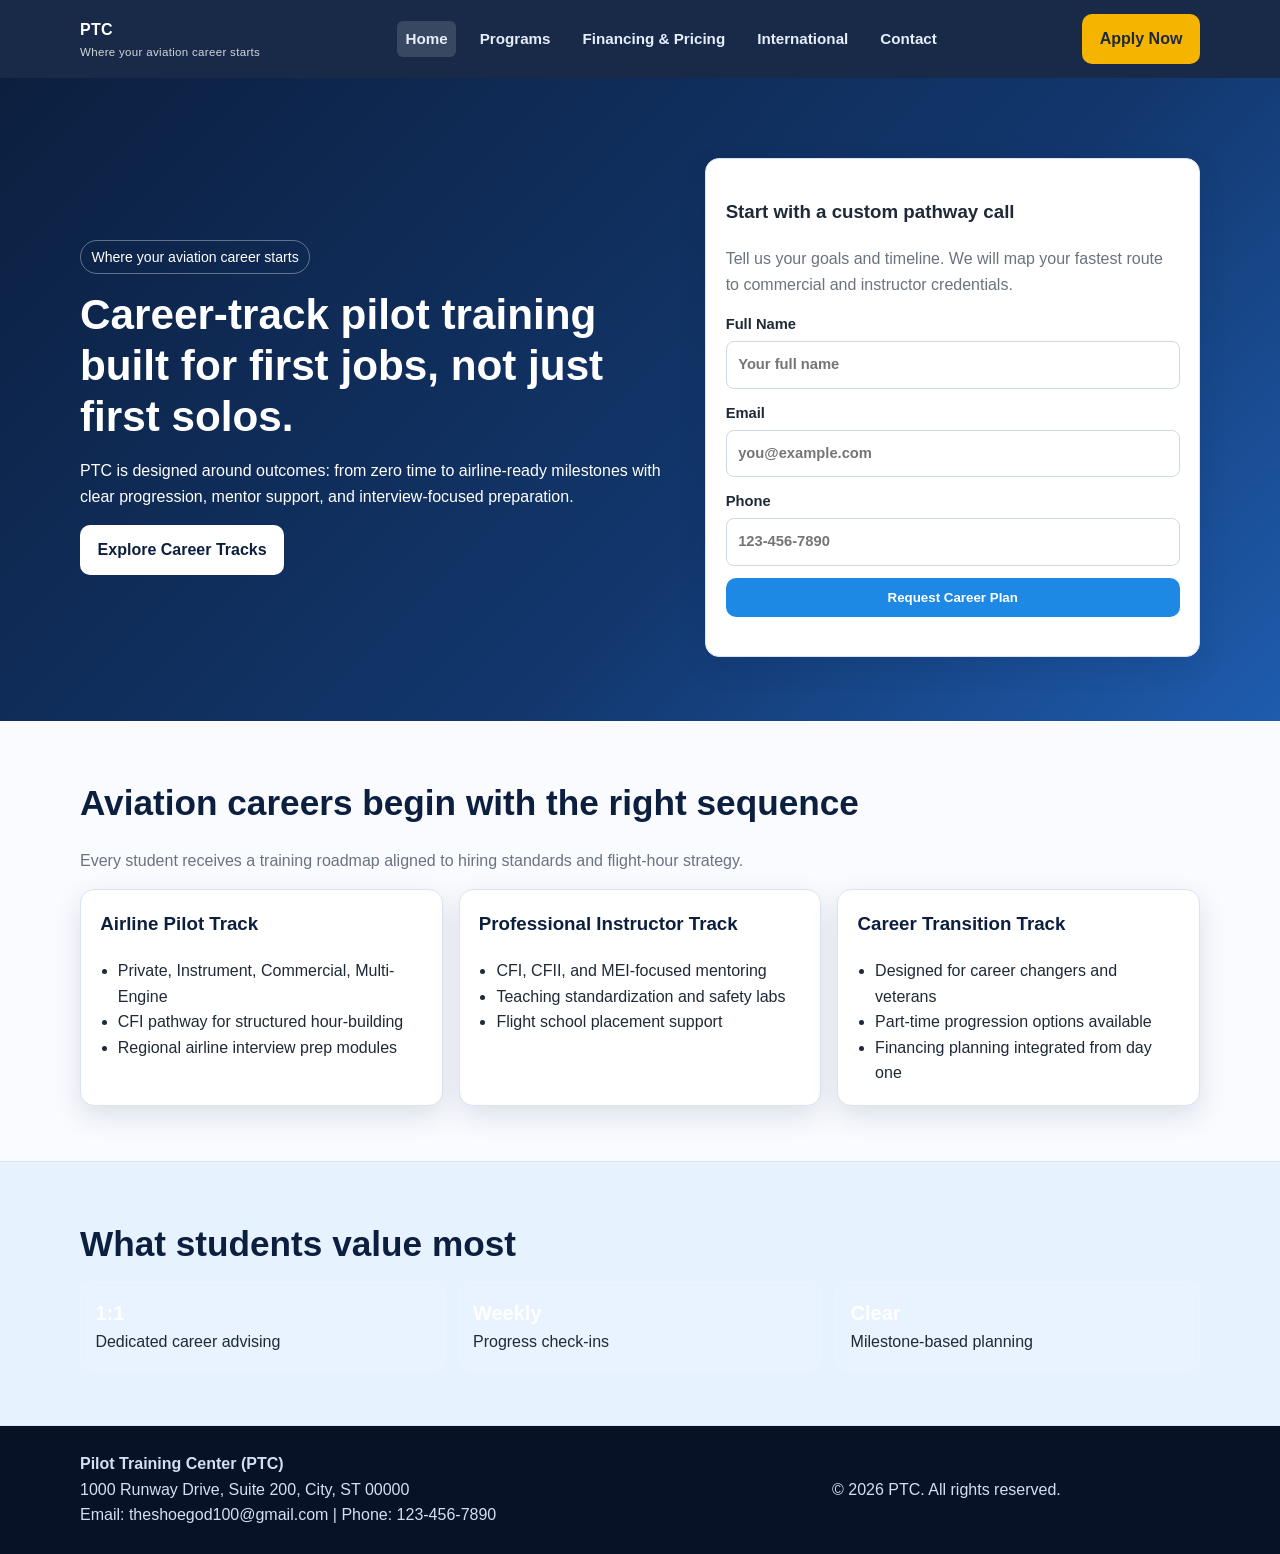
==== index.html @ 45c47de4 "PTC MVP: static website + Part 141 framework" ====
<!DOCTYPE html>
<html lang="en">
<head>
  <meta charset="UTF-8" />
  <meta name="viewport" content="width=device-width, initial-scale=1.0" />
  <title>PTC | Pilot Training Center</title>
  <link rel="stylesheet" href="assets/css/styles.css" />
</head>
<body>
  <header class="site-header">
    <div class="container nav-wrap">
      <a href="index.html" class="logo">PTC<small>Where your aviation career starts</small></a>
      <nav class="nav">
        <a href="index.html" class="active">Home</a>
        <a href="programs.html">Programs</a>
        <a href="financing-pricing.html">Financing & Pricing</a>
        <a href="international.html">International</a>
        <a href="contact.html">Contact</a>
      </nav>
      <a class="btn btn-accent" href="contact.html">Apply Now</a>
    </div>
  </header>

  <main>
    <section class="hero">
      <div class="container hero-grid">
        <div>
          <span class="tagline">Where your aviation career starts</span>
          <h1>Career-track pilot training built for first jobs, not just first solos.</h1>
          <p>PTC is designed around outcomes: from zero time to airline-ready milestones with clear progression, mentor support, and interview-focused preparation.</p>
          <a class="btn btn-light" href="programs.html">Explore Career Tracks</a>
        </div>
        <aside class="hero-card">
          <h3>Start with a custom pathway call</h3>
          <p class="muted">Tell us your goals and timeline. We will map your fastest route to commercial and instructor credentials.</p>
          <form class="lead-form">
            <label>Full Name
              <input name="name" type="text" required placeholder="Your full name" />
            </label>
            <label>Email
              <input name="email" type="email" required placeholder="you@example.com" />
            </label>
            <label>Phone
              <input name="phone" type="tel" required placeholder="123-456-7890" />
            </label>
            <button class="btn btn-primary" type="submit">Request Career Plan</button>
            <p class="form-status notice"></p>
          </form>
        </aside>
      </div>
    </section>

    <section>
      <div class="container">
        <h2 class="section-title">Aviation careers begin with the right sequence</h2>
        <p class="muted">Every student receives a training roadmap aligned to hiring standards and flight-hour strategy.</p>
        <div class="grid-3">
          <article class="card track-card">
            <h3>Airline Pilot Track</h3>
            <ul class="clean">
              <li>Private, Instrument, Commercial, Multi-Engine</li>
              <li>CFI pathway for structured hour-building</li>
              <li>Regional airline interview prep modules</li>
            </ul>
          </article>
          <article class="card track-card">
            <h3>Professional Instructor Track</h3>
            <ul class="clean">
              <li>CFI, CFII, and MEI-focused mentoring</li>
              <li>Teaching standardization and safety labs</li>
              <li>Flight school placement support</li>
            </ul>
          </article>
          <article class="card track-card">
            <h3>Career Transition Track</h3>
            <ul class="clean">
              <li>Designed for career changers and veterans</li>
              <li>Part-time progression options available</li>
              <li>Financing planning integrated from day one</li>
            </ul>
          </article>
        </div>
      </div>
    </section>

    <section class="band">
      <div class="container">
        <h2 class="section-title">What students value most</h2>
        <div class="kpis">
          <div class="kpi"><strong>1:1</strong> Dedicated career advising</div>
          <div class="kpi"><strong>Weekly</strong> Progress check-ins</div>
          <div class="kpi"><strong>Clear</strong> Milestone-based planning</div>
        </div>
      </div>
    </section>
  </main>

  <footer class="site-footer">
    <div class="container footer-grid">
      <div>
        <strong>Pilot Training Center (PTC)</strong><br />
        1000 Runway Drive, Suite 200, City, ST 00000<br />
        Email: theshoegod100@gmail.com | Phone: 123-456-7890
      </div>
      <div>© <span data-year></span> PTC. All rights reserved.</div>
    </div>
  </footer>

  <script src="assets/js/main.js"></script>
</body>
</html>
---- assets/css/styles.css ----
:root {
  --navy: #0c1f3f;
  --sky: #1e88e5;
  --light-sky: #e7f2ff;
  --gold: #f4b400;
  --text: #1f2937;
  --muted: #6b7280;
  --white: #ffffff;
  --border: #dbe3ef;
  --shadow: 0 10px 28px rgba(12, 31, 63, 0.12);
}

* { box-sizing: border-box; }

body {
  margin: 0;
  font-family: "Inter", "Segoe UI", Arial, sans-serif;
  color: var(--text);
  line-height: 1.6;
  background: #f9fbff;
}

a { color: inherit; text-decoration: none; }

.container {
  width: min(1120px, 92%);
  margin: 0 auto;
}

.site-header {
  position: sticky;
  top: 0;
  z-index: 20;
  background: rgba(12, 31, 63, 0.95);
  backdrop-filter: blur(8px);
}

.nav-wrap {
  display: flex;
  align-items: center;
  justify-content: space-between;
  gap: 1rem;
  padding: 0.9rem 0;
}

.logo {
  color: var(--white);
  font-weight: 800;
  letter-spacing: 0.02em;
}

.logo small {
  display: block;
  font-size: 0.72rem;
  font-weight: 500;
  opacity: 0.8;
}

.nav {
  display: flex;
  gap: 1rem;
  flex-wrap: wrap;
}

.nav a {
  color: #e6eefc;
  font-weight: 600;
  font-size: 0.95rem;
  padding: 0.35rem 0.5rem;
  border-radius: 6px;
}

.nav a:hover,
.nav a.active { background: rgba(255,255,255,0.14); }

.btn {
  display: inline-block;
  border: none;
  border-radius: 10px;
  padding: 0.75rem 1.1rem;
  font-weight: 700;
  cursor: pointer;
}

.btn-primary { background: var(--sky); color: var(--white); }
.btn-accent { background: var(--gold); color: #1f2937; }
.btn-light { background: #fff; color: var(--navy); }

.hero {
  background: linear-gradient(135deg, #0c1f3f 0%, #12376d 60%, #1f5cae 100%);
  color: var(--white);
  padding: 5rem 0 4rem;
}

.hero-grid {
  display: grid;
  gap: 2rem;
  grid-template-columns: 1.2fr 1fr;
  align-items: center;
}

.hero h1 {
  margin: 0 0 0.6rem;
  font-size: clamp(1.9rem, 3.3vw, 3rem);
  line-height: 1.2;
}

.tagline {
  display: inline-block;
  padding: 0.3rem 0.65rem;
  border: 1px solid rgba(255,255,255,0.35);
  border-radius: 999px;
  font-size: 0.88rem;
  margin-bottom: 1rem;
}

.hero-card,
.card {
  background: var(--white);
  border: 1px solid var(--border);
  border-radius: 14px;
  box-shadow: var(--shadow);
  padding: 1.2rem;
}

.hero-card { color: var(--text); }

section { padding: 3.4rem 0; }

.section-title {
  margin: 0 0 0.6rem;
  font-size: clamp(1.5rem, 2.8vw, 2.2rem);
  color: var(--navy);
}

.muted { color: var(--muted); }

.grid-3, .grid-2 {
  display: grid;
  gap: 1rem;
}

.grid-3 { grid-template-columns: repeat(3, minmax(0, 1fr)); }
.grid-2 { grid-template-columns: repeat(2, minmax(0, 1fr)); }

.track-card h3,
.card h3 { margin-top: 0; color: var(--navy); }

ul.clean {
  margin: 0;
  padding-left: 1.1rem;
}

.band {
  background: var(--light-sky);
  border-top: 1px solid var(--border);
  border-bottom: 1px solid var(--border);
}

form { display: grid; gap: 0.8rem; }

label {
  font-weight: 600;
  font-size: 0.92rem;
}

input, select, textarea {
  width: 100%;
  margin-top: 0.3rem;
  border: 1px solid #cfd8e7;
  border-radius: 8px;
  padding: 0.68rem 0.72rem;
  font: inherit;
  background: #fff;
}

textarea { min-height: 110px; resize: vertical; }

.notice {
  font-size: 0.9rem;
  color: var(--muted);
  margin: 0.4rem 0 0;
}

.site-footer {
  background: #071227;
  color: #d4def4;
  padding: 1.6rem 0;
}

.footer-grid {
  display: grid;
  grid-template-columns: 2fr 1fr;
  gap: 1rem;
  align-items: center;
}

.kpis {
  display: grid;
  gap: 0.8rem;
  grid-template-columns: repeat(3, minmax(0,1fr));
}

.kpi {
  background: rgba(255,255,255,0.08);
  border: 1px solid rgba(255,255,255,0.14);
  border-radius: 12px;
  padding: 0.9rem;
}

.kpi strong {
  display: block;
  font-size: 1.25rem;
  color: #fff;
}

@media (max-width: 900px) {
  .hero-grid,
  .grid-3,
  .grid-2,
  .kpis,
  .footer-grid { grid-template-columns: 1fr; }

  .nav { display: none; }
}
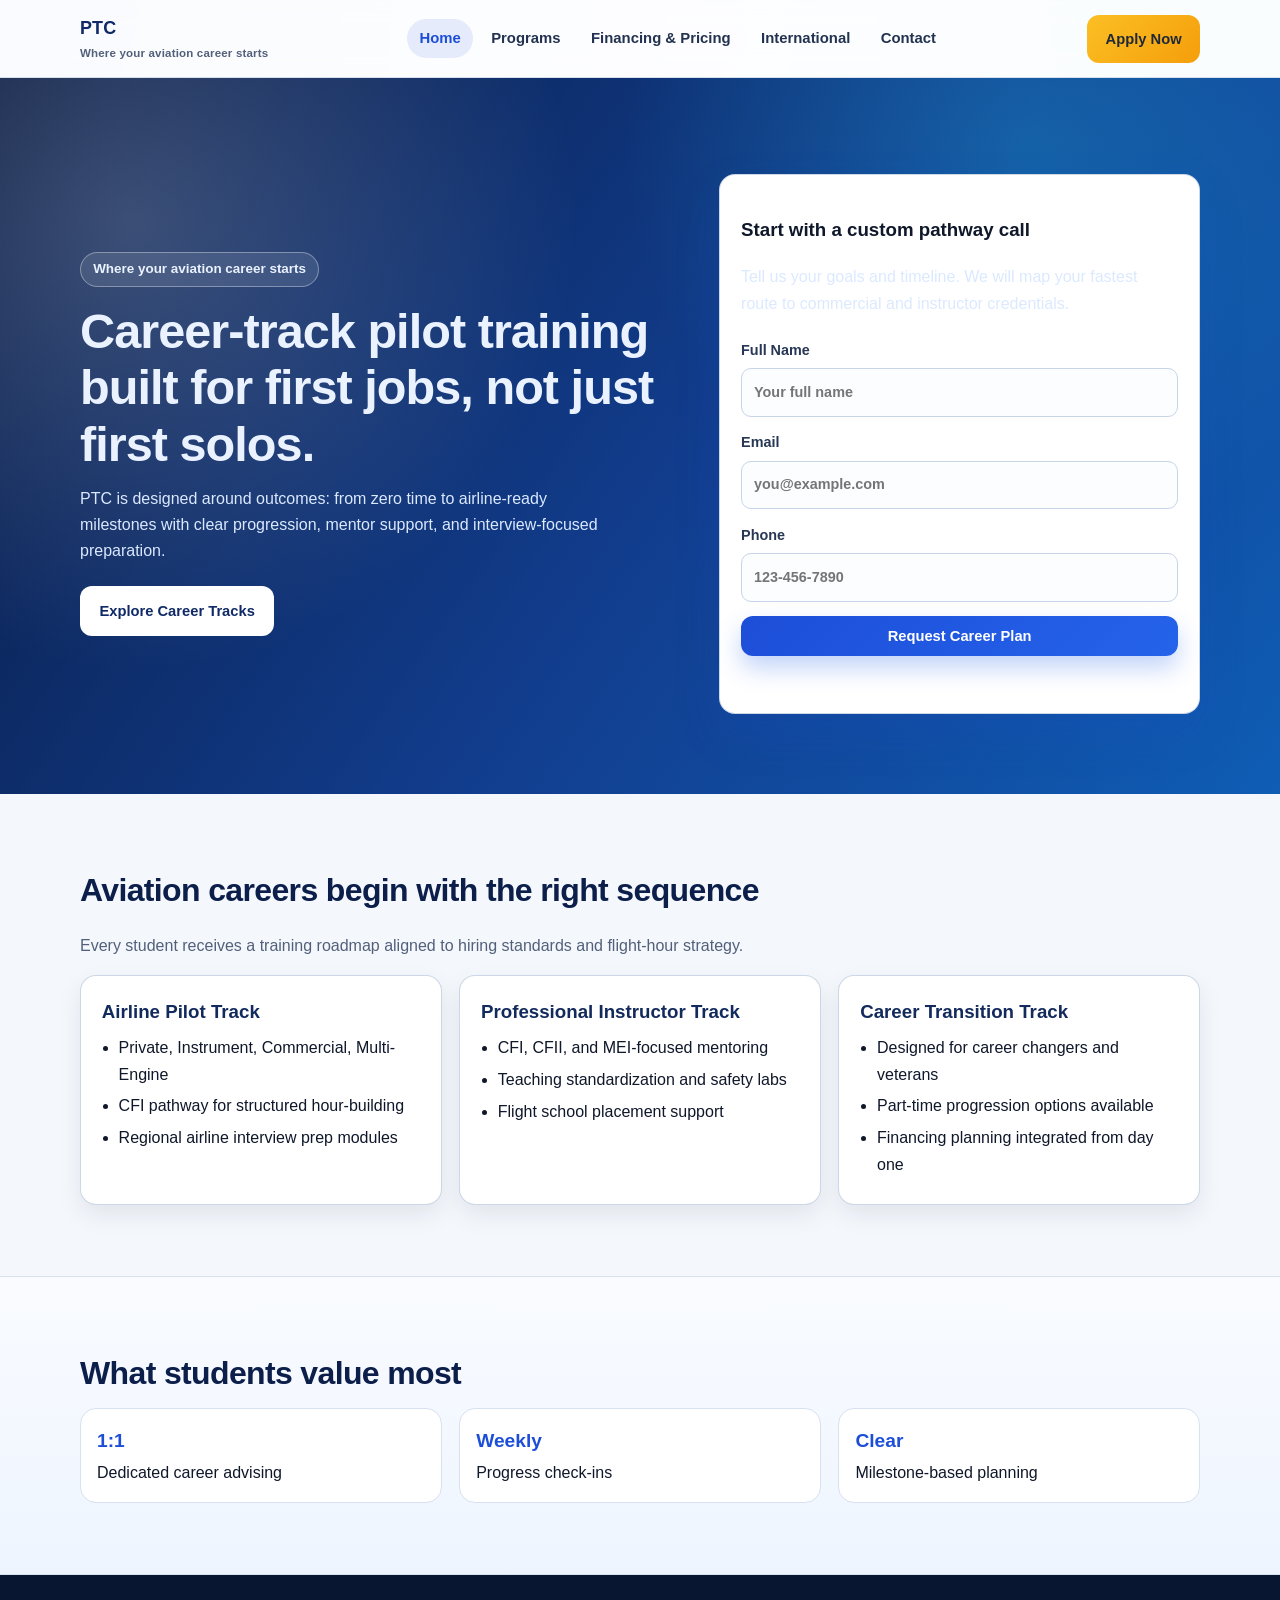
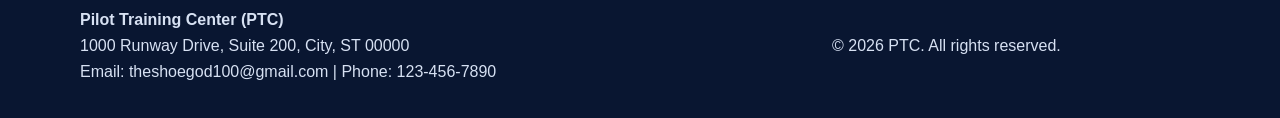
==== commit d866b36e: "Modern redesign v2 for PTC static site" ====
--- a/index.html
+++ b/index.html
@@ -17,6 +17,7 @@
         <a href="international.html">International</a>
         <a href="contact.html">Contact</a>
       </nav>
+      <button class="nav-toggle" type="button" aria-label="Open menu" aria-expanded="false">☰</button>
       <a class="btn btn-accent" href="contact.html">Apply Now</a>
     </div>
   </header>
--- a/assets/css/styles.css
+++ b/assets/css/styles.css
@@ -1,23 +1,33 @@
 :root {
-  --navy: #0c1f3f;
-  --sky: #1e88e5;
-  --light-sky: #e7f2ff;
-  --gold: #f4b400;
-  --text: #1f2937;
-  --muted: #6b7280;
-  --white: #ffffff;
-  --border: #dbe3ef;
-  --shadow: 0 10px 28px rgba(12, 31, 63, 0.12);
+  --bg: #f4f7fc;
+  --surface: #ffffff;
+  --surface-soft: #f9fbff;
+  --text: #0f172a;
+  --muted: #52607a;
+  --line: #d7e1f0;
+  --brand: #1d4ed8;
+  --brand-2: #06b6d4;
+  --brand-dark: #0f2a66;
+  --accent: #f59e0b;
+  --radius: 16px;
+  --radius-sm: 10px;
+  --shadow-sm: 0 10px 24px rgba(15, 23, 42, 0.08);
+  --shadow-md: 0 20px 48px rgba(29, 78, 216, 0.14);
 }
 
 * { box-sizing: border-box; }
+
+html { scroll-behavior: smooth; }
 
 body {
   margin: 0;
-  font-family: "Inter", "Segoe UI", Arial, sans-serif;
+  font-family: "Inter", "Segoe UI", "SF Pro Text", Arial, sans-serif;
   color: var(--text);
-  line-height: 1.6;
-  background: #f9fbff;
+  line-height: 1.65;
+  background:
+    radial-gradient(circle at 0% 0%, rgba(29, 78, 216, 0.09), transparent 36%),
+    radial-gradient(circle at 100% 0%, rgba(6, 182, 212, 0.1), transparent 30%),
+    var(--bg);
 }
 
 a { color: inherit; text-decoration: none; }
@@ -30,9 +40,10 @@
 .site-header {
   position: sticky;
   top: 0;
-  z-index: 20;
-  background: rgba(12, 31, 63, 0.95);
-  backdrop-filter: blur(8px);
+  z-index: 100;
+  background: rgba(255, 255, 255, 0.82);
+  border-bottom: 1px solid rgba(199, 211, 231, 0.7);
+  backdrop-filter: blur(12px);
 }
 
 .nav-wrap {
@@ -44,148 +55,252 @@
 }
 
 .logo {
-  color: var(--white);
+  color: var(--brand-dark);
   font-weight: 800;
-  letter-spacing: 0.02em;
+  font-size: 1.12rem;
+  letter-spacing: 0.01em;
 }
 
 .logo small {
   display: block;
   font-size: 0.72rem;
-  font-weight: 500;
-  opacity: 0.8;
+  font-weight: 600;
+  color: var(--muted);
 }
 
 .nav {
   display: flex;
-  gap: 1rem;
-  flex-wrap: wrap;
+  align-items: center;
+  gap: 0.4rem;
 }
 
 .nav a {
-  color: #e6eefc;
+  color: #223250;
   font-weight: 600;
-  font-size: 0.95rem;
-  padding: 0.35rem 0.5rem;
-  border-radius: 6px;
+  font-size: 0.93rem;
+  padding: 0.45rem 0.75rem;
+  border-radius: 999px;
+  transition: background 0.2s ease, color 0.2s ease;
 }
 
 .nav a:hover,
-.nav a.active { background: rgba(255,255,255,0.14); }
+.nav a.active {
+  background: rgba(29, 78, 216, 0.1);
+  color: var(--brand);
+}
+
+.nav-toggle {
+  display: none;
+  border: 1px solid var(--line);
+  background: var(--surface);
+  color: #243552;
+  width: 42px;
+  height: 42px;
+  border-radius: 12px;
+  font-size: 1.2rem;
+  line-height: 1;
+  align-items: center;
+  justify-content: center;
+  cursor: pointer;
+}
 
 .btn {
-  display: inline-block;
+  display: inline-flex;
+  align-items: center;
+  justify-content: center;
   border: none;
-  border-radius: 10px;
-  padding: 0.75rem 1.1rem;
+  border-radius: 12px;
+  padding: 0.74rem 1.15rem;
   font-weight: 700;
+  font-size: 0.92rem;
   cursor: pointer;
-}
-
-.btn-primary { background: var(--sky); color: var(--white); }
-.btn-accent { background: var(--gold); color: #1f2937; }
-.btn-light { background: #fff; color: var(--navy); }
+  transition: transform 0.18s ease, box-shadow 0.2s ease, background 0.2s ease;
+}
+
+.btn:hover { transform: translateY(-1px); }
+
+.btn-primary {
+  background: linear-gradient(135deg, var(--brand), #2563eb);
+  color: #fff;
+  box-shadow: 0 12px 24px rgba(37, 99, 235, 0.28);
+}
+
+.btn-accent {
+  background: linear-gradient(135deg, #fbbf24, var(--accent));
+  color: #1f2937;
+}
+
+.btn-light {
+  background: #fff;
+  color: var(--brand-dark);
+  border: 1px solid rgba(255, 255, 255, 0.3);
+}
 
 .hero {
-  background: linear-gradient(135deg, #0c1f3f 0%, #12376d 60%, #1f5cae 100%);
-  color: var(--white);
-  padding: 5rem 0 4rem;
-}
+  position: relative;
+  color: #eaf2ff;
+  background: linear-gradient(125deg, #081a42 0%, #123e8f 55%, #0f5db5 100%);
+  padding: 6rem 0 5rem;
+  overflow: hidden;
+}
+
+.hero::before {
+  content: "";
+  position: absolute;
+  inset: 0;
+  background:
+    radial-gradient(circle at 10% 20%, rgba(255, 255, 255, 0.2), transparent 35%),
+    radial-gradient(circle at 80% 10%, rgba(34, 211, 238, 0.22), transparent 33%);
+  pointer-events: none;
+}
+
+.hero .container { position: relative; z-index: 1; }
 
 .hero-grid {
   display: grid;
+  grid-template-columns: 1.2fr 0.95fr;
   gap: 2rem;
-  grid-template-columns: 1.2fr 1fr;
   align-items: center;
 }
 
 .hero h1 {
-  margin: 0 0 0.6rem;
-  font-size: clamp(1.9rem, 3.3vw, 3rem);
-  line-height: 1.2;
+  margin: 0 0 0.85rem;
+  font-size: clamp(2rem, 3.8vw, 3.3rem);
+  line-height: 1.16;
+  letter-spacing: -0.02em;
 }
 
 .tagline {
   display: inline-block;
-  padding: 0.3rem 0.65rem;
-  border: 1px solid rgba(255,255,255,0.35);
+  margin-bottom: 1rem;
+  padding: 0.34rem 0.76rem;
   border-radius: 999px;
-  font-size: 0.88rem;
-  margin-bottom: 1rem;
-}
-
-.hero-card,
-.card {
-  background: var(--white);
-  border: 1px solid var(--border);
-  border-radius: 14px;
-  box-shadow: var(--shadow);
-  padding: 1.2rem;
-}
-
-.hero-card { color: var(--text); }
-
-section { padding: 3.4rem 0; }
+  border: 1px solid rgba(255, 255, 255, 0.35);
+  background: rgba(255, 255, 255, 0.1);
+  font-size: 0.84rem;
+  font-weight: 600;
+}
+
+.hero p { margin: 0 0 1.35rem; color: #dbe9ff; max-width: 60ch; }
+
+.card,
+.hero-card {
+  background: var(--surface);
+  border: 1px solid rgba(195, 208, 227, 0.85);
+  border-radius: var(--radius);
+  padding: 1.3rem;
+  box-shadow: var(--shadow-sm);
+}
+
+.hero-card {
+  color: var(--text);
+  box-shadow: var(--shadow-md);
+}
+
+section { padding: 4.4rem 0; }
 
 .section-title {
-  margin: 0 0 0.6rem;
-  font-size: clamp(1.5rem, 2.8vw, 2.2rem);
-  color: var(--navy);
+  margin: 0 0 0.5rem;
+  font-size: clamp(1.55rem, 2.5vw, 2.2rem);
+  letter-spacing: -0.02em;
+  color: #0c1f4b;
 }
 
 .muted { color: var(--muted); }
 
-.grid-3, .grid-2 {
+.grid-2,
+.grid-3,
+.kpis {
   display: grid;
-  gap: 1rem;
-}
-
+  gap: 1.1rem;
+}
+
+.grid-2 { grid-template-columns: repeat(2, minmax(0, 1fr)); }
 .grid-3 { grid-template-columns: repeat(3, minmax(0, 1fr)); }
-.grid-2 { grid-template-columns: repeat(2, minmax(0, 1fr)); }
-
-.track-card h3,
-.card h3 { margin-top: 0; color: var(--navy); }
+.kpis { grid-template-columns: repeat(3, minmax(0, 1fr)); }
+
+.card h3,
+.track-card h3 {
+  margin-top: 0;
+  margin-bottom: 0.45rem;
+  color: #122a5c;
+}
+
+.card p:last-child { margin-bottom: 0; }
 
 ul.clean {
   margin: 0;
-  padding-left: 1.1rem;
-}
+  padding-left: 1.05rem;
+}
+
+ul.clean li { margin-bottom: 0.34rem; }
 
 .band {
-  background: var(--light-sky);
-  border-top: 1px solid var(--border);
-  border-bottom: 1px solid var(--border);
-}
-
-form { display: grid; gap: 0.8rem; }
+  background: linear-gradient(180deg, #f9fbff 0%, #eef5ff 100%);
+  border-top: 1px solid var(--line);
+  border-bottom: 1px solid var(--line);
+}
+
+.kpi {
+  background: var(--surface);
+  border: 1px solid var(--line);
+  border-radius: var(--radius);
+  padding: 1rem;
+}
+
+.kpi strong {
+  display: block;
+  margin-bottom: 0.2rem;
+  font-size: 1.2rem;
+  color: var(--brand);
+}
+
+form {
+  display: grid;
+  gap: 0.9rem;
+}
 
 label {
   font-weight: 600;
-  font-size: 0.92rem;
-}
-
-input, select, textarea {
+  font-size: 0.9rem;
+  color: #273754;
+}
+
+input,
+select,
+textarea {
   width: 100%;
-  margin-top: 0.3rem;
-  border: 1px solid #cfd8e7;
-  border-radius: 8px;
-  padding: 0.68rem 0.72rem;
+  margin-top: 0.35rem;
+  border: 1px solid #c8d4e8;
+  border-radius: var(--radius-sm);
+  padding: 0.72rem 0.75rem;
   font: inherit;
+  color: #0f172a;
+  background: #fbfdff;
+  transition: border-color 0.2s ease, box-shadow 0.2s ease, background 0.2s ease;
+}
+
+input:focus,
+select:focus,
+textarea:focus {
+  outline: none;
+  border-color: #7aa3ea;
+  box-shadow: 0 0 0 4px rgba(59, 130, 246, 0.14);
   background: #fff;
 }
 
 textarea { min-height: 110px; resize: vertical; }
 
 .notice {
+  margin: 0.3rem 0 0;
   font-size: 0.9rem;
   color: var(--muted);
-  margin: 0.4rem 0 0;
 }
 
 .site-footer {
-  background: #071227;
-  color: #d4def4;
-  padding: 1.6rem 0;
+  background: #091631;
+  color: #d7e1f3;
+  padding: 2rem 0;
 }
 
 .footer-grid {
@@ -195,31 +310,46 @@
   align-items: center;
 }
 
-.kpis {
-  display: grid;
-  gap: 0.8rem;
-  grid-template-columns: repeat(3, minmax(0,1fr));
-}
-
-.kpi {
-  background: rgba(255,255,255,0.08);
-  border: 1px solid rgba(255,255,255,0.14);
-  border-radius: 12px;
-  padding: 0.9rem;
-}
-
-.kpi strong {
-  display: block;
-  font-size: 1.25rem;
-  color: #fff;
-}
-
-@media (max-width: 900px) {
+@media (max-width: 980px) {
   .hero-grid,
+  .grid-2,
   .grid-3,
-  .grid-2,
   .kpis,
-  .footer-grid { grid-template-columns: 1fr; }
-
-  .nav { display: none; }
-}
+  .footer-grid {
+    grid-template-columns: 1fr;
+  }
+
+  .site-header .btn-accent { display: none; }
+
+  .nav-toggle { display: inline-flex; }
+
+  .nav {
+    position: absolute;
+    left: 4%;
+    right: 4%;
+    top: calc(100% + 0.35rem);
+    display: none;
+    flex-direction: column;
+    align-items: stretch;
+    gap: 0.3rem;
+    background: rgba(255, 255, 255, 0.98);
+    border: 1px solid var(--line);
+    border-radius: 14px;
+    box-shadow: var(--shadow-sm);
+    padding: 0.45rem;
+  }
+
+  .site-header.menu-open .nav { display: flex; }
+
+  .nav a {
+    padding: 0.65rem 0.7rem;
+    border-radius: 10px;
+  }
+
+  .hero { padding: 5rem 0 4rem; }
+}
+
+@media (max-width: 640px) {
+  section { padding: 3.4rem 0; }
+  .hero h1 { font-size: clamp(1.8rem, 9vw, 2.5rem); }
+}
